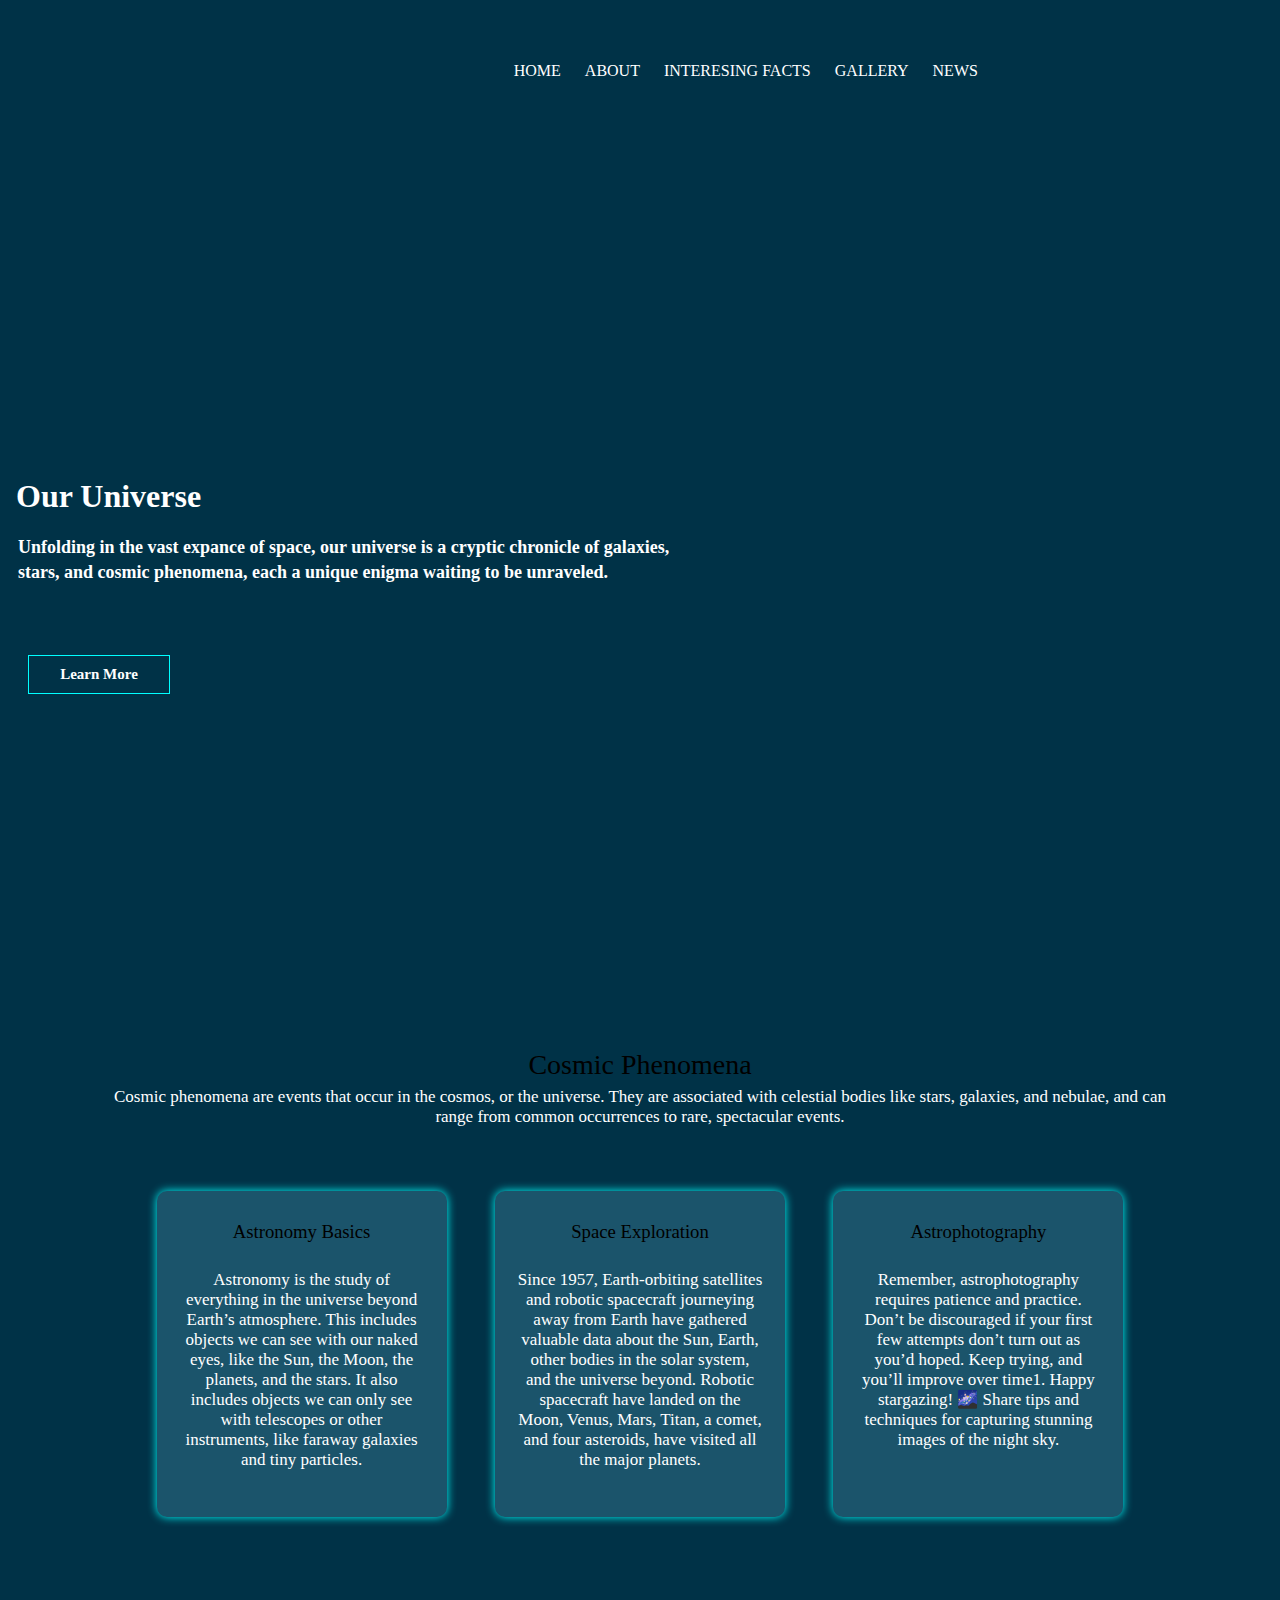
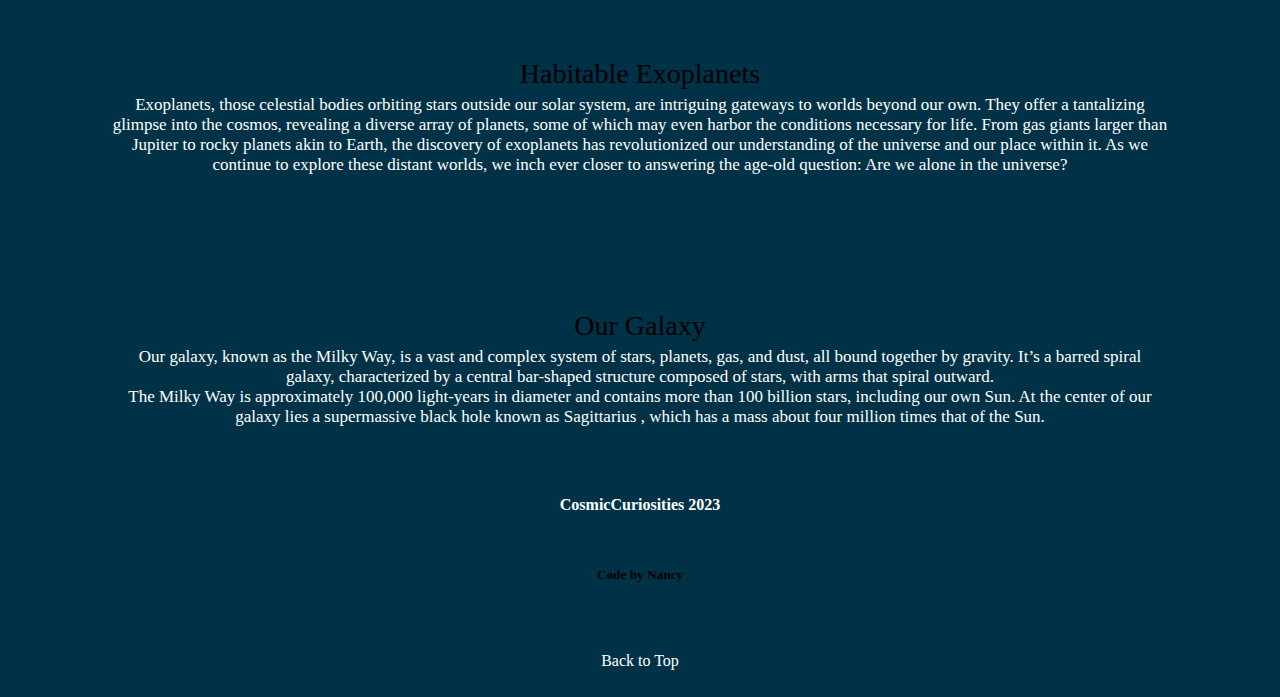
==== index.html @ 15a4c190 "Add files via upload" ====
<!DOCTYPE html>
<html lang="en">
  <head>
    <meta charset="UTF-8" />
    <meta name="viewport" content="width=device-width, initial-scale=1.0" />
    <title>CosmicCuriosities</title>
    <link rel="stylesheet" href="./style.css" />
    <script>
      function goToTop() {
        window.scrollTo(0, 0);
      }
    </script>
  </head>
  <body>
    <section class="header">
      <nav>
        <div class="nav-links">
          <ul>
            <!-- link pages -->
            <li>
              <a href="index.html">Home</a>
            </li>
            <li>
              <a href="about.html">About</a>
            </li>
            <li>
              <a href="Interesting-facts.html">Interesing Facts</a>
            </li>
            <li>
              <a href="gallary.html">Gallery </a>
            </li>
            <li>
              <a href="https://spacenews.com/" target="_blank">News</a>
            </li>
          </ul>
        </div>
      </nav>

      <div class="text-box">
        <h1>Our Universe</h1>
        <p>
          Unfolding in the vast expance of space, our universe is a cryptic
          chronicle of galaxies, <br />
          stars, and cosmic phenomena, each a unique enigma waiting to be
          unraveled.
        </p>
        <div>
          <a href="https://www.space.com/ " target="_blank" class="hero-btn"
            >Learn More</a
          >
        </div>
      </div>
    </section>
    <!-- Cosmic Phenomena -->
    <section class="cosmic">
      <h1>Cosmic Phenomena</h1>
      <p>
        Cosmic phenomena are events that occur in the cosmos, or the universe.
        They are associated with celestial bodies like stars, galaxies, and
        nebulae, and can range from common occurrences to rare, spectacular
        events.
      </p>
      <div class="row">
        <div class="space">
          <h3>Astronomy Basics</h3>
          <p>
            Astronomy is the study of everything in the universe beyond Earth’s
            atmosphere. This includes objects we can see with our naked eyes,
            like the Sun, the Moon, the planets, and the stars. It also includes
            objects we can only see with telescopes or other instruments, like
            faraway galaxies and tiny particles.
          </p>
        </div>
        <div class="space">
          <h3>Space Exploration</h3>
          <p>
            Since 1957, Earth-orbiting satellites and robotic spacecraft
            journeying away from Earth have gathered valuable data about the
            Sun, Earth, other bodies in the solar system, and the universe
            beyond. Robotic spacecraft have landed on the Moon, Venus, Mars,
            Titan, a comet, and four asteroids, have visited all the major
            planets.
          </p>
        </div>
        <div class="space">
          <h3>Astrophotography</h3>
          <p>
            Remember, astrophotography requires patience and practice. Don’t be
            discouraged if your first few attempts don’t turn out as you’d
            hoped. Keep trying, and you’ll improve over time1. Happy stargazing!
            🌌 Share tips and techniques for capturing stunning images of the
            night sky.
          </p>
        </div>
      </div>
    </section>
    <!-- planet -->
    <section class="planet">
      <h1>Habitable Exoplanets</h1>
      <p>
        Exoplanets, those celestial bodies orbiting stars outside our solar
        system, are intriguing gateways to worlds beyond our own. They offer a
        tantalizing glimpse into the cosmos, revealing a diverse array of
        planets, some of which may even harbor the conditions necessary for
        life. From gas giants larger than Jupiter to rocky planets akin to
        Earth, the discovery of exoplanets has revolutionized our understanding
        of the universe and our place within it. As we continue to explore these
        distant worlds, we inch ever closer to answering the age-old question:
        Are we alone in the universe?
      </p>
      <div class="planet-col">
        <img
          src="https://www.spaceconnectonline.com.au/images/outer-space_new-planets_sc.jpg"
          alt=""
        />
      </div>
    </section>
    <!-- galaxies -->
    <section class="galaxies">
      <h1>Our Galaxy</h1>
      <p>
        Our galaxy, known as the Milky Way, is a vast and complex system of
        stars, planets, gas, and dust, all bound together by gravity. It’s a
        barred spiral galaxy, characterized by a central bar-shaped structure
        composed of stars, with arms that spiral outward. <br />
        The Milky Way is approximately 100,000 light-years in diameter and
        contains more than 100 billion stars, including our own Sun. At the
        center of our galaxy lies a supermassive black hole known as Sagittarius
        , which has a mass about four million times that of the Sun.
      </p>
      <img src="https://images3.alphacoders.com/132/1328226.png" alt="" />
    </section>
    <!-- Footer -->
    <section class="footer">
      <h4>CosmicCuriosities 2023</h4>
      <h5>Code by Nancy</h5>
    </section>
    <footer>
      <button id="back-button" onclick="goToTop()">Back to Top</button>
    </footer>
  </body>
</html>
---- style.css ----
* {
  font-family: "Roboto Slab", serif;
}
body {
  background-color: #003247;
}

html {
  scroll-behavior: smooth;
}

/* header */
.header {
  margin-top: 60px;
  width: 100%;
  height: 100vh;
  background-image: url(https://free4kwallpapers.com/uploads/originals/2019/01/30/fantasy-d-space-wallpaper.jpg);
  background-size: cover;
  background-position: center;
}
/* about page */
nav {
  width: 90%;
  margin: auto;
  padding: 35px 0;
  display: flex;
  align-items: center;
  justify-content: space-between;
}

/* nav-links home */
.nav-links {
  position: absolute;
  bottom: 90%;
}

.nav-links ul li {
  float: left;
  list-style: none;
  display: inline;
  left: 80%;
  padding: 8px 12px;
  position: relative;
}

.nav-links ul li a {
  text-decoration: none;
  color: white;
  text-transform: uppercase;
}

/* transition when hovered mouse */
.nav-links ul li::after {
  content: "";
  height: 2px;
  width: 0%; /* set to 0 so that the transition can be seen */
  background: aqua;
  display: block;
  margin: auto;
  transition: 0.5s;
}

.nav-links ul li:hover::after {
  width: 100%;
}

.text-box {
  width: 100%;
  color: white;
  position: absolute;
}

.text-box h1 {
  position: absolute;
  top: 64%;
  left: 8px;
  font-family: "Roboto Slab", serif;
  font-size: xx-large;
  font-weight: bold;
}
.text-box p {
  position: absolute;
  top: 70%;
  font-family: "Roboto Slab", serif;
  font-size: large;
  color: white;
  margin: auto;
  font-weight: bold;
  line-height: 25px;
}

.hero-btn {
  width: 100px;
  margin-top: 41%;
  margin-left: 20px;
  display: inline-block;
  text-decoration: none;
  text-align: center;
  color: white;
  border: 1px solid aqua;
  padding: 10px 20px;
  font-size: 15px;
  font-weight: bolder;
  background: transparent;
  position: relative;
}
.hero-btn:hover {
  border: 1px solid whitesmoke;
  background: #4a93b0;
  transition: 0.5s;
}

/* Cosmic Phenomena */
.cosmic {
  width: 85%;
  margin: auto;
  text-align: center;
  padding-top: 100px;
}

h1 {
  font-size: 28px;
  font-weight: 500;
}

p {
  color: white;
  font-size: 17px;
  font-weight: 300;
  line-height: 20px;
  padding: 10px;
}
.row {
  margin: 5%;
  display: flex;
  justify-content: space-between;
}

.space {
  flex-basis: 30%;
  background: #1b546b;
  border-radius: 10px;
  margin-bottom: 5%;
  padding: 20px 12px;
  box-sizing: border-box;
  box-shadow: 0px 0px 10px 0px aqua;
}
.space {
  transition: 1s;
}

.space:hover {
  background-color: #356478;
}

h3 {
  text-align: center;
  font-weight: 400;
  margin: 10px 0;
}

/* planet */
.planet {
  width: 85%;
  margin: auto;
  text-align: center;
  padding-top: 50px;
}

.planet-col {
  width: 100%;
  background-image: url(https://www.spaceconnectonline.com.au/images/outer-space_new-planets_sc.jpg);
  background-size: cover;
  background-position: center;
}
/* galaxies */
.galaxies {
  width: 85%;
  margin: auto;
  text-align: center;
  padding-top: 100px;
}

.galaxies img {
  width: 100%;
  background-size: cover;
  background-position: center;
}
/* footer */
.footer h4,
h5 {
  text-align: center;
  margin-bottom: 50px;
}

/* about page */
.sub-header {
  height: 60vh;
  width: 100%;
  margin-top: 60px;
  background-image: url(https://lh3.googleusercontent.com/9zE3StG50FuHs9PCo6kMTIhWKyIc3vJ2JqxPZEgaKc8WQ2vzAyWR4wqYYhMZ7zkhc0C893COYflGKt70Sb15e4gg7eI=w640-h400-e365-rj-sc0x00ffffff);
  background-position: center;
  background-size: cover;
}
.sub-header h1 {
  text-align: center;
  margin-top: 15%;
}

.about {
  width: 90%;
  text-align: center;
  margin: 45px;
}
.about-col img {
  width: 100%;
}

h1 {
  text-align: center;
  margin-top: -1%;
  margin-bottom: -2%;
}

.explore {
  text-decoration: none;
  text-align: center;
  color: aqua;
  font-size: 15px;
  font-weight: 300;
  border: 1px solid white;
}

.explore {
  background-color: #003247;
  transition: 1s;
}

.explore:hover {
  background-color: #4a93b0;
}

.footer h4 {
  text-align: center;
  padding: 3px;
  color: white;
}

/* gallery */

body {
  background-color: #003247;
}
.title {
  display: none;
}

.gallery {
  background-color: #1b546b;
}

.gallery {
  display: flex;
  justify-content: center;
  align-items: center;
  border: 1px solid aqua;
  border-radius: 4px;
  margin-top: -15px;
  margin-right: 20px;
  margin-left: 20px;
  margin-bottom: 40px;
  overflow: hidden; /* The overflow: hidden; property used to specify what happens if content overflows an element's box */
  box-shadow: 0px 0px 10px 0px aqua;
}
/* gallery images */
.styled-image {
  width: 100%;
  height: auto;
}

.styled-image {
  transform: scale(0.8);
  transition: transform 0.5s ease;
}

.styled-image:hover {
  transform: scale(1);
}

/* interesting facts */

footer {
  width: 100%;
  display: flex;
  justify-content: center;
  align-items: center;
}

#back-button {
  background-color: #003247;
  border: none;
  color: white;
  padding: 15px 32px;
  text-align: right;
  text-decoration: none;
  display: inline-block;
  font-size: 16px;
  margin: 4px 2px;
  cursor: pointer;

  /* Add transition */
  transition: 0.5s;
}

#back-button:hover {
  background-color: #1b546b;
}

/* interesting facts */
.Facts,
.center {
  display: flex;
  flex-direction: column;
  justify-content: center;
  align-items: center;
  text-align: center;
}

.image-container {
  display: flex;
  flex-direction: column;
  justify-content: center;
  align-items: center;
}

.image-container img {
  max-width: 100%;
  height: auto;
}

.image-container h4,
.Facts h1 {
  margin-bottom: 20px;
}

.Facts ul {
  list-style-type: none;
  padding-left: 0;
}

.Facts {
  margin: 60px 23px;
  padding: 30px;
  background-color: #1b546b;
  border-radius: 5px;
  box-shadow: 0px 0px 10px 0px aqua;
}
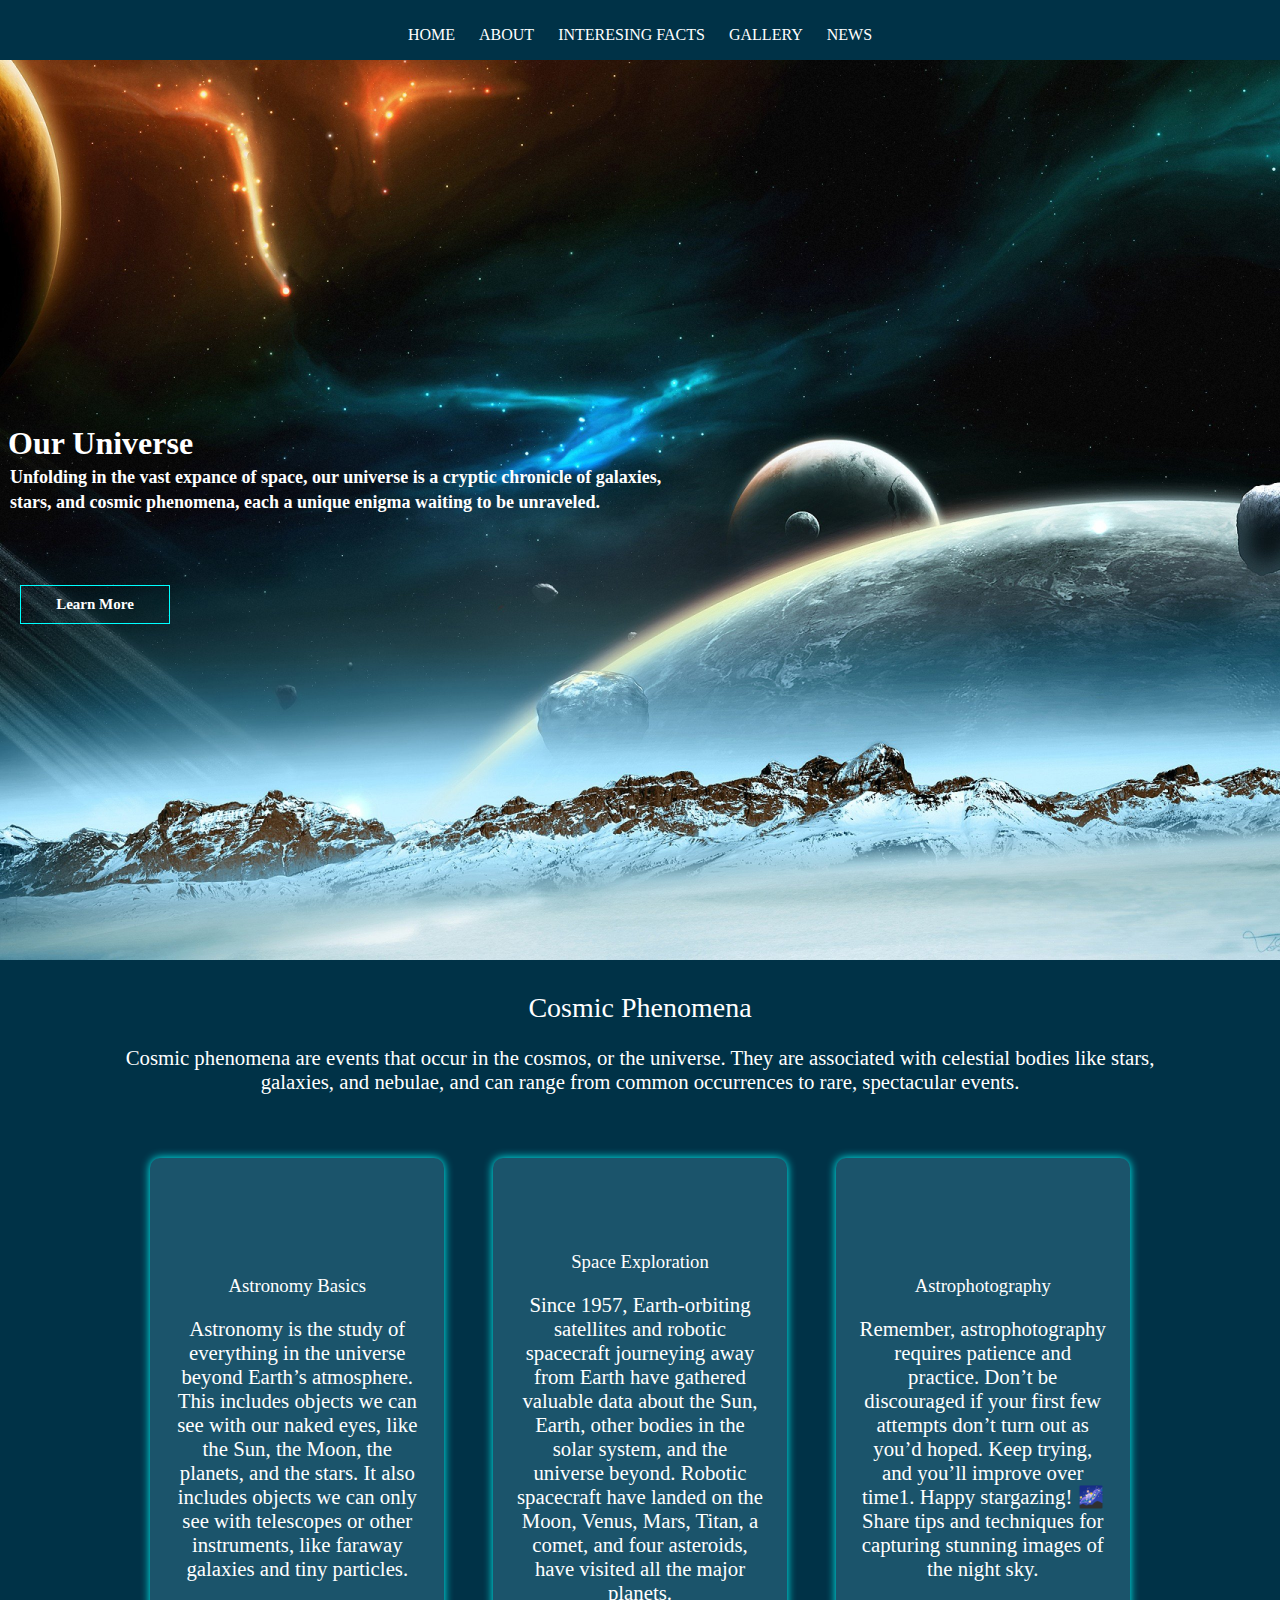
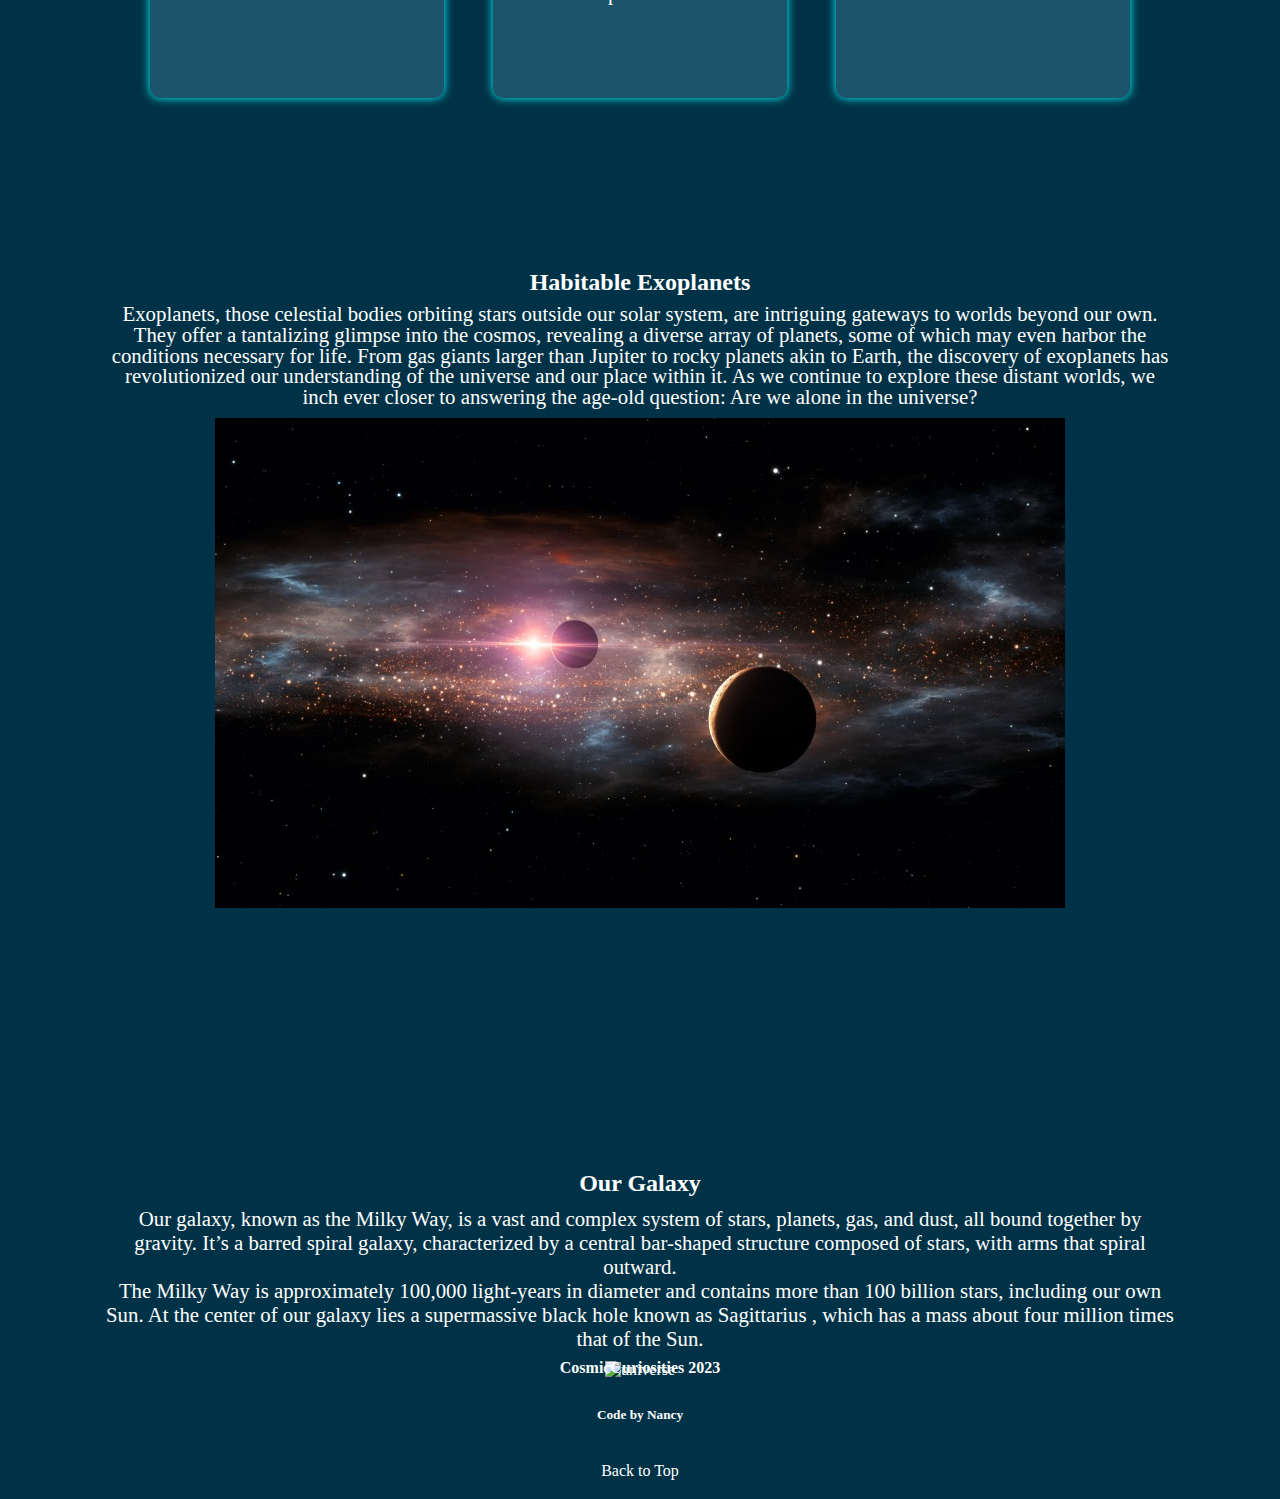
==== commit 88a275c4: "First commit" ====
--- a/index.html
+++ b/index.html
@@ -96,7 +96,7 @@
     </section>
     <!-- planet -->
     <section class="planet">
-      <h1>Habitable Exoplanets</h1>
+      <h2>Habitable Exoplanets</h2>
       <p>
         Exoplanets, those celestial bodies orbiting stars outside our solar
         system, are intriguing gateways to worlds beyond our own. They offer a
@@ -109,15 +109,12 @@
         Are we alone in the universe?
       </p>
       <div class="planet-col">
-        <img
-          src="https://www.spaceconnectonline.com.au/images/outer-space_new-planets_sc.jpg"
-          alt=""
-        />
+        <img src="./image/outer-space.jpeg" alt="outer space image" />
       </div>
     </section>
     <!-- galaxies -->
     <section class="galaxies">
-      <h1>Our Galaxy</h1>
+      <h2>Our Galaxy</h2>
       <p>
         Our galaxy, known as the Milky Way, is a vast and complex system of
         stars, planets, gas, and dust, all bound together by gravity. It’s a
@@ -128,7 +125,7 @@
         center of our galaxy lies a supermassive black hole known as Sagittarius
         , which has a mass about four million times that of the Sun.
       </p>
-      <img src="https://images3.alphacoders.com/132/1328226.png" alt="" />
+      <img src="./image/universe.png" alt="universe" />
     </section>
     <!-- Footer -->
     <section class="footer">
--- a/style.css
+++ b/style.css
@@ -1,5 +1,8 @@
 * {
   font-family: "Roboto Slab", serif;
+  padding: 0;
+  margin: 0;
+  box-sizing: border-box;
 }
 body {
   background-color: #003247;
@@ -14,33 +17,30 @@
   margin-top: 60px;
   width: 100%;
   height: 100vh;
-  background-image: url(https://free4kwallpapers.com/uploads/originals/2019/01/30/fantasy-d-space-wallpaper.jpg);
+  background-image: url(./image/fantasy-space.jpeg);
   background-size: cover;
   background-position: center;
 }
-/* about page */
-nav {
-  width: 90%;
-  margin: auto;
-  padding: 35px 0;
-  display: flex;
-  align-items: center;
-  justify-content: space-between;
-}
-
-/* nav-links home */
+/* nav-links */
 .nav-links {
   position: absolute;
-  bottom: 90%;
-}
-
+  bottom: 95%;
+  top: 2%;
+  text-align: center;
+}
+
+.nav-links {
+  display: block;
+  width: 100%;
+}
+.nav-links ul {
+  display: flex;
+  justify-content: center;
+}
 .nav-links ul li {
-  float: left;
+  display: inline-block;
   list-style: none;
-  display: inline;
-  left: 80%;
   padding: 8px 12px;
-  position: relative;
 }
 
 .nav-links ul li a {
@@ -90,7 +90,7 @@
 }
 
 .hero-btn {
-  width: 100px;
+  width: 150px;
   margin-top: 41%;
   margin-left: 20px;
   display: inline-block;
@@ -112,22 +112,24 @@
 
 /* Cosmic Phenomena */
 .cosmic {
+  color: white;
   width: 85%;
-  margin: auto;
-  text-align: center;
-  padding-top: 100px;
+  height: 100vh;
+  margin: auto;
+  text-align: center;
+  padding-top: 30px;
 }
 
 h1 {
   font-size: 28px;
   font-weight: 500;
+  line-height: 2;
 }
 
 p {
   color: white;
-  font-size: 17px;
+  font-size: 1.3em;
   font-weight: 300;
-  line-height: 20px;
   padding: 10px;
 }
 .row {
@@ -137,12 +139,17 @@
 }
 
 .space {
+  overflow: auto;
+  display: flex;
+  flex-direction: column;
+  justify-content: center;
+  align-items: center;
   flex-basis: 30%;
+  height: 60vh;
   background: #1b546b;
   border-radius: 10px;
   margin-bottom: 5%;
-  padding: 20px 12px;
-  box-sizing: border-box;
+  padding: 5px 12px;
   box-shadow: 0px 0px 10px 0px aqua;
 }
 .space {
@@ -161,10 +168,13 @@
 
 /* planet */
 .planet {
+  color: white;
   width: 85%;
-  margin: auto;
-  text-align: center;
-  padding-top: 50px;
+  height: 100vh;
+  margin: auto;
+  text-align: center;
+  padding-top: 10px;
+  line-height: 1;
 }
 
 .planet-col {
@@ -175,10 +185,11 @@
 }
 /* galaxies */
 .galaxies {
+  color: white;
   width: 85%;
   margin: auto;
   text-align: center;
-  padding-top: 100px;
+  padding-top: 10px;
 }
 
 .galaxies img {
@@ -189,37 +200,41 @@
 /* footer */
 .footer h4,
 h5 {
-  text-align: center;
-  margin-bottom: 50px;
+  color: white;
+  text-align: center;
+  padding: 10px;
+  margin-bottom: 10px;
 }
 
 /* about page */
 .sub-header {
-  height: 60vh;
-  width: 100%;
-  margin-top: 60px;
-  background-image: url(https://lh3.googleusercontent.com/9zE3StG50FuHs9PCo6kMTIhWKyIc3vJ2JqxPZEgaKc8WQ2vzAyWR4wqYYhMZ7zkhc0C893COYflGKt70Sb15e4gg7eI=w640-h400-e365-rj-sc0x00ffffff);
+  height: 30vh;
+  width: 95%;
+  margin-left: 30px;
+  margin-top: 50px;
+  background-image: url(./image/dark-space.jpeg);
   background-position: center;
   background-size: cover;
 }
 .sub-header h1 {
   text-align: center;
-  margin-top: 15%;
 }
 
 .about {
+  background-color: #1b546b;
   width: 90%;
   text-align: center;
-  margin: 45px;
+  margin: 50px;
 }
 .about-col img {
   width: 100%;
 }
 
+
 h1 {
-  text-align: center;
-  margin-top: -1%;
-  margin-bottom: -2%;
+  margin-top: -10px;
+  color: white;
+  text-align: center;
 }
 
 .explore {
@@ -228,21 +243,27 @@
   color: aqua;
   font-size: 15px;
   font-weight: 300;
-  border: 1px solid white;
-}
-
-.explore {
-  background-color: #003247;
+  border: 1px solid rgb(29, 165, 196);
+  padding: 5px;
   transition: 1s;
 }
 
 .explore:hover {
   background-color: #4a93b0;
 }
+.about-col img {
+  width: 100%;
+  height: 90vh;
+  padding-bottom: 30px;
+  }
+.about-col p {
+  margin-top: -15px;
+  margin-bottom: 15px;
+}
 
 .footer h4 {
   text-align: center;
-  padding: 3px;
+  margin-top: -30px;
   color: white;
 }
 
@@ -257,17 +278,14 @@
 
 .gallery {
   background-color: #1b546b;
-}
-
-.gallery {
   display: flex;
   justify-content: center;
   align-items: center;
   border: 1px solid aqua;
-  border-radius: 4px;
-  margin-top: -15px;
-  margin-right: 20px;
-  margin-left: 20px;
+  border-radius: 7px;
+  margin-top: 70px;
+  margin-right: 70px;
+  margin-left: 70px;
   margin-bottom: 40px;
   overflow: hidden; /* The overflow: hidden; property used to specify what happens if content overflows an element's box */
   box-shadow: 0px 0px 10px 0px aqua;
@@ -307,7 +325,6 @@
   font-size: 16px;
   margin: 4px 2px;
   cursor: pointer;
-
   /* Add transition */
   transition: 0.5s;
 }
@@ -317,41 +334,40 @@
 }
 
 /* interesting facts */
-.Facts,
-.center {
+.Facts {
+  color: white;
   display: flex;
   flex-direction: column;
-  justify-content: center;
+  text-align: center;
+  width: 100vw;
+  
+}
+
+.fact-img {
+  text-align: center;
   align-items: center;
-  text-align: center;
-}
-
-.image-container {
-  display: flex;
-  flex-direction: column;
-  justify-content: center;
-  align-items: center;
-}
-
-.image-container img {
-  max-width: 100%;
-  height: auto;
-}
-
-.image-container h4,
-.Facts h1 {
-  margin-bottom: 20px;
+  width: 100%;
+  padding: 10px;
+  bottom: 26%;
 }
 
 .Facts ul {
+  color: white;
   list-style-type: none;
   padding-left: 0;
+  font-size: 1em;
 }
 
 .Facts {
-  margin: 60px 23px;
-  padding: 30px;
+  margin-left: auto;
+  margin-top: 70px;
+  margin-bottom: 50px;
+  padding-bottom: 15px;
   background-color: #1b546b;
-  border-radius: 5px;
+ 
+  /*
+  border-radius: 10px;
+  
   box-shadow: 0px 0px 10px 0px aqua;
-}
+*/
+}
